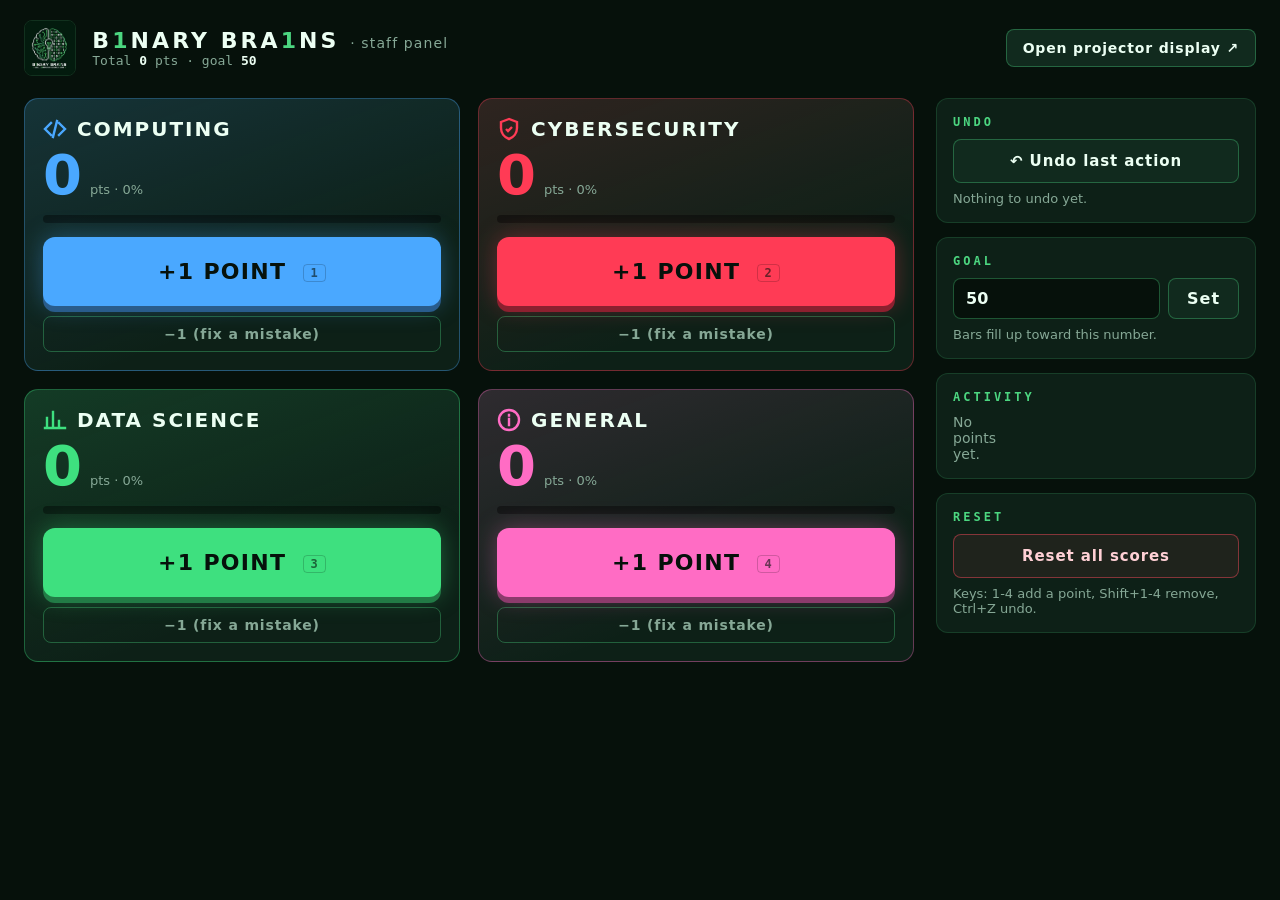
==== control.html @ 65fe4f38 "Offline booth leaderboard with projector display, staff panel, and Byte mascot" ====
<!doctype html>
<html lang="en">
<head>
  <meta charset="utf-8">
  <meta name="viewport" content="width=device-width, initial-scale=1">
  <title>Staff Control Panel</title>
  <link rel="stylesheet" href="css/base.css">
  <link rel="stylesheet" href="css/control.css">
</head>
<body class="control">
  <header class="bar">
    <img class="logo" src="assets/logo.jpg" alt="">
    <div>
      <h1 class="brand-title">B<span class="one">1</span>NARY BRA<span class="one">1</span>NS <span class="muted">&middot; staff panel</span></h1>
      <p class="muted mono small">Total <b id="total">0</b> pts &middot; goal <b id="goal-label">50</b></p>
    </div>
    <a class="btn link" href="display.html" target="_blank">Open projector display &#8599;</a>
  </header>

  <main>
    <section class="teams" id="teams"></section>

    <section class="tools">
      <div class="card">
        <h2 class="mono">Undo</h2>
        <button class="btn wide" id="undo">&#8630; Undo last action</button>
        <p class="muted small" id="undo-hint">Nothing to undo yet.</p>
      </div>

      <div class="card">
        <h2 class="mono">Goal</h2>
        <form id="goal-form" class="row">
          <input id="goal" type="number" min="1" step="1" inputmode="numeric" aria-label="Goal points">
          <button class="btn" type="submit">Set</button>
        </form>
        <p class="muted small">Bars fill up toward this number.</p>
      </div>

      <div class="card">
        <h2 class="mono">Activity</h2>
        <ul id="log" class="log"></ul>
      </div>

      <div class="card danger-zone">
        <h2 class="mono">Reset</h2>
        <button class="btn wide danger" id="reset">Reset all scores</button>
        <p class="muted small">Keys: 1-4 add a point, Shift+1-4 remove, Ctrl+Z undo.</p>
      </div>
    </section>
  </main>

  <div class="toast" id="toast"></div>

  <script src="js/store.js"></script>
  <script src="js/control.js"></script>
</body>
</html>
---- css/base.css ----
/* Shared look, pulled from the Binary Brains logo: near-black green, bright green, white.
   Only system fonts so nothing needs the internet. */
:root {
  --bg: #06110b;
  --bg-2: #0a1a12;
  --panel: #0d2017;
  --panel-2: #112a1e;
  --line: rgba(76, 214, 128, .16);
  --line-strong: rgba(76, 214, 128, .35);
  --green: #4cd680;
  --green-dim: #2c8f52;
  --text: #ecfff3;
  --muted: #86a896;
  --danger: #ff4d5e;
  --font-display: "Bahnschrift", "DIN Alternate", "Segoe UI", system-ui, sans-serif;
  --font-mono: "Cascadia Mono", "Consolas", "SF Mono", ui-monospace, monospace;
}

* { box-sizing: border-box; margin: 0; padding: 0; }

html, body { background: var(--bg); color: var(--text); }

body {
  font-family: var(--font-display);
  -webkit-font-smoothing: antialiased;
}

.muted { color: var(--muted); }
.mono { font-family: var(--font-mono); }

.brand-title {
  font-family: var(--font-display);
  font-weight: 700;
  letter-spacing: .14em;
  text-transform: uppercase;
}
.brand-title .one { color: var(--green); }

.btn {
  font: inherit;
  font-weight: 600;
  letter-spacing: .06em;
  color: var(--text);
  background: var(--panel-2);
  border: 1px solid var(--line-strong);
  border-radius: 8px;
  cursor: pointer;
  transition: transform .12s ease, background .15s ease, border-color .15s ease;
}
.btn:hover { background: #163626; border-color: var(--green); }
.btn:active { transform: scale(.96); }
.btn:focus-visible { outline: 2px solid var(--green); outline-offset: 2px; }
---- css/control.css ----
/* Staff panel: big, hard-to-miss buttons for a busy booth. */
.control { min-height: 100vh; padding: 20px 24px 32px; }
.small { font-size: 13px; }
.small b { color: var(--text); }

.bar { display: flex; align-items: center; gap: 16px; margin-bottom: 22px; flex-wrap: wrap; }
.bar .logo { height: 56px; border-radius: 8px; border: 1px solid var(--line); }
.bar h1 { font-size: 22px; }
.bar h1 .muted { font-size: 14px; letter-spacing: .08em; text-transform: none; font-weight: 500; }
.bar > div { flex: 1; min-width: 200px; }
.link { padding: 10px 16px; text-decoration: none; font-size: 14px; }

main { display: grid; grid-template-columns: 1fr 320px; gap: 22px; align-items: start; }

.teams { display: grid; grid-template-columns: repeat(2, 1fr); gap: 18px; }

.team {
  --c: #fff;
  position: relative;
  padding: 18px;
  border-radius: 14px;
  border: 1px solid color-mix(in srgb, var(--c) 35%, transparent);
  background: linear-gradient(160deg, color-mix(in srgb, var(--c) 14%, transparent), transparent 70%), var(--panel);
  overflow: hidden;
}
.team.flash { animation: card-flash .5s ease-out; }
.team-head { display: flex; align-items: center; gap: 10px; }
.team-head .icon { width: 24px; height: 24px; color: var(--c); }
.team-head .icon svg { width: 100%; height: 100%; display: block; }
.team-head h2 { font-size: 20px; letter-spacing: .1em; text-transform: uppercase; flex: 1; }
.team-head .rank { font-family: var(--font-mono); font-size: 13px; color: var(--muted); }
.team-head .rank.first { color: #ffd84a; }

.team-score { display: flex; align-items: baseline; gap: 8px; margin: 6px 0 12px; }
.team-score .num { font-size: 56px; font-weight: 700; color: var(--c); font-variant-numeric: tabular-nums; line-height: 1; }
.team-score .num.pop { animation: pop .4s cubic-bezier(.3, 1.8, .5, 1); }
.team-score .muted { font-size: 13px; }

.mini-track { height: 8px; border-radius: 4px; background: rgba(0, 0, 0, .4); overflow: hidden; margin-bottom: 14px; }
.mini-fill { height: 100%; width: 0; background: var(--c); box-shadow: 0 0 10px var(--c); transition: width .6s cubic-bezier(.22, 1.35, .36, 1); }

.plus-btn {
  width: 100%;
  padding: 22px 12px;
  font-size: 22px;
  color: #06110b;
  background: var(--c);
  border: none;
  border-radius: 12px;
  box-shadow: 0 6px 0 color-mix(in srgb, var(--c) 55%, black), 0 0 24px color-mix(in srgb, var(--c) 35%, transparent);
  position: relative;
  overflow: hidden;
}
.plus-btn:hover { background: color-mix(in srgb, var(--c) 88%, white); }
.plus-btn:active { transform: translateY(4px); box-shadow: 0 2px 0 color-mix(in srgb, var(--c) 55%, black); }
.plus-btn .ripple {
  position: absolute; border-radius: 50%;
  width: 20px; height: 20px; margin: -10px 0 0 -10px;
  background: rgba(255, 255, 255, .7);
  animation: ripple .6s ease-out forwards;
  pointer-events: none;
}
.minus-btn { margin-top: 10px; width: 100%; padding: 9px; font-size: 14px; color: var(--muted); background: transparent; }
.plus-btn kbd { font-family: var(--font-mono); font-size: 12px; vertical-align: middle; margin-left: 8px; padding: 1px 6px; border-radius: 4px; border: 1px solid rgba(0, 0, 0, .3); opacity: .6; }

.tools { display: flex; flex-direction: column; gap: 14px; }
.card { padding: 16px; border-radius: 12px; border: 1px solid var(--line); background: var(--panel); }
.card h2 { font-size: 12px; letter-spacing: .25em; text-transform: uppercase; color: var(--green); margin-bottom: 10px; font-weight: 600; }
.card .small { margin-top: 8px; }
.wide { width: 100%; padding: 12px; font-size: 15px; }
.row { display: flex; gap: 8px; }
.row .btn { padding: 0 18px; }
input[type=number] {
  flex: 1; min-width: 0;
  font: 600 16px var(--font-display);
  color: var(--text);
  background: var(--bg);
  border: 1px solid var(--line-strong);
  border-radius: 8px;
  padding: 10px 12px;
}
input:focus-visible { outline: 2px solid var(--green); outline-offset: 1px; }

.log { list-style: none; max-height: 260px; overflow: auto; display: flex; flex-direction: column; gap: 6px; font-size: 14px; }
.log li { display: grid; grid-template-columns: 10px 1fr auto; gap: 8px; align-items: center; }
.log .dot { width: 8px; height: 8px; border-radius: 2px; background: var(--c); }
.log time { font-family: var(--font-mono); font-size: 12px; color: var(--muted); }

.danger { color: #ffd0d5; border-color: rgba(255, 77, 94, .45); background: rgba(255, 77, 94, .08); }
.danger:hover { background: rgba(255, 77, 94, .18); border-color: var(--danger); }

.toast {
  position: fixed; left: 50%; bottom: 24px;
  transform: translate(-50%, 20px);
  padding: 10px 18px; border-radius: 10px;
  background: var(--text); color: #06110b; font-weight: 600;
  opacity: 0; pointer-events: none;
  transition: opacity .2s, transform .2s;
}
.toast.show { opacity: 1; transform: translate(-50%, 0); }

@keyframes pop { 35% { transform: scale(1.2); } }
@keyframes ripple { to { transform: scale(18); opacity: 0; } }
@keyframes card-flash { 0% { box-shadow: 0 0 0 3px var(--c), 0 0 40px var(--c); } 100% { box-shadow: none; } }

@media (max-width: 900px) {
  main { grid-template-columns: 1fr; }
}
@media (max-width: 560px) {
  .control { padding: 16px; }
  .teams { grid-template-columns: 1fr; }
}
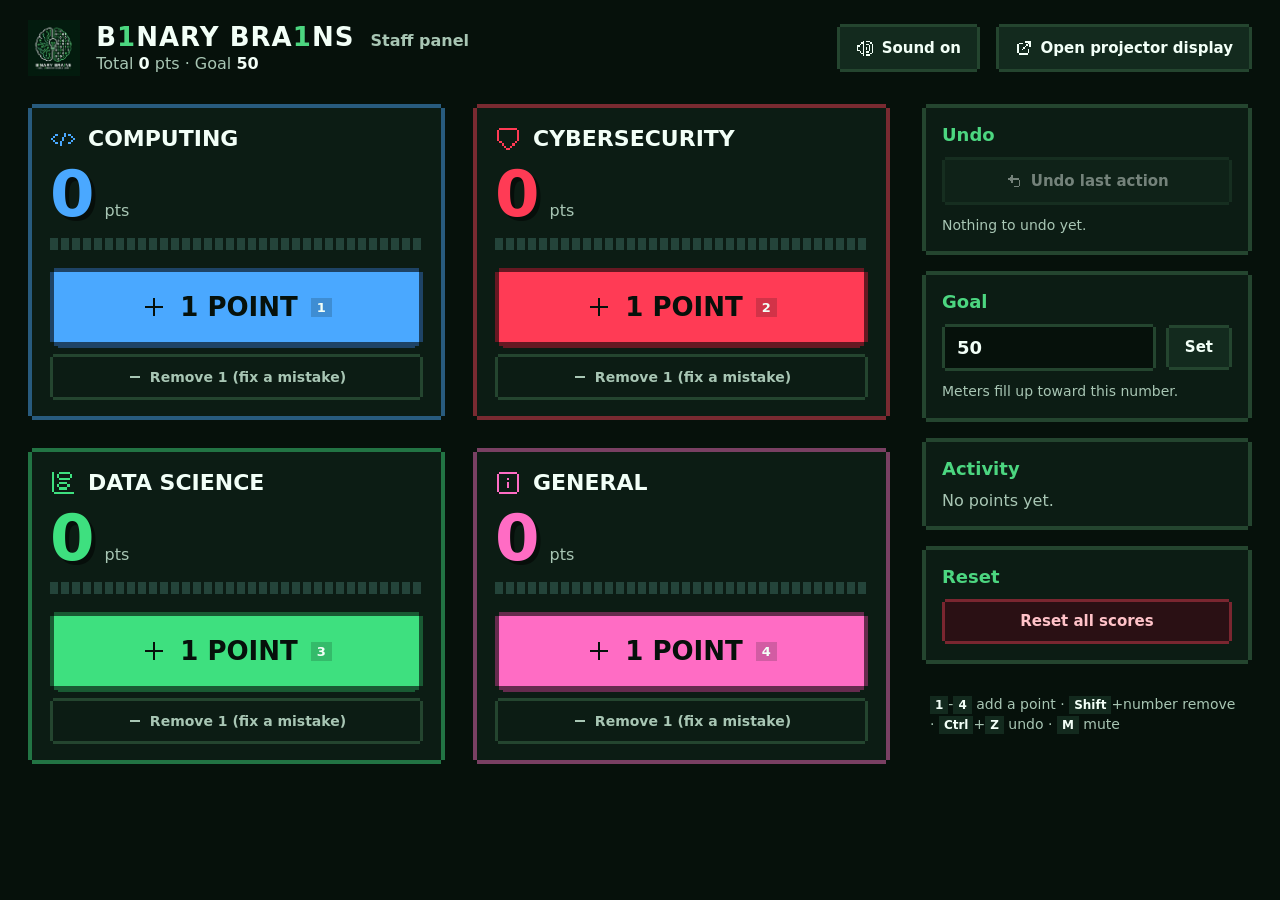
==== commit 7ad661ed: "Arcade redesign with pixel font, pixel icons, and chiptune sound effects" ====
--- a/control.html
+++ b/control.html
@@ -10,48 +10,60 @@
 <body class="control">
   <header class="bar">
     <img class="logo" src="assets/logo.jpg" alt="">
-    <div>
-      <h1 class="brand-title">B<span class="one">1</span>NARY BRA<span class="one">1</span>NS <span class="muted">&middot; staff panel</span></h1>
-      <p class="muted mono small">Total <b id="total">0</b> pts &middot; goal <b id="goal-label">50</b></p>
+    <div class="bar-title">
+      <h1 class="brand-title">B<span class="one">1</span>nary Bra<span class="one">1</span>ns <span class="role">Staff panel</span></h1>
+      <p class="pixel muted">Total <b id="total">0</b> pts &middot; Goal <b id="goal-label">50</b></p>
     </div>
-    <a class="btn link" href="display.html" target="_blank">Open projector display &#8599;</a>
+    <button class="btn" id="sound" type="button"><span class="icon-svg" id="sound-icon"></span><span id="sound-label">Sound on</span></button>
+    <a class="btn" href="display.html" target="_blank"><span class="icon-svg" data-icon="external"></span>Open projector display</a>
   </header>
 
   <main>
-    <section class="teams" id="teams"></section>
+    <section class="teams" id="teams" aria-label="Booths"></section>
 
     <section class="tools">
-      <div class="card">
-        <h2 class="mono">Undo</h2>
-        <button class="btn wide" id="undo">&#8630; Undo last action</button>
-        <p class="muted small" id="undo-hint">Nothing to undo yet.</p>
+      <div class="tool px-border">
+        <h2 class="pixel">Undo</h2>
+        <button class="btn wide" id="undo" type="button"><span class="icon-svg" data-icon="undo"></span>Undo last action</button>
+        <p class="hint" id="undo-hint">Nothing to undo yet.</p>
       </div>
 
-      <div class="card">
-        <h2 class="mono">Goal</h2>
+      <div class="tool px-border">
+        <h2 class="pixel"><label for="goal">Goal</label></h2>
         <form id="goal-form" class="row">
-          <input id="goal" type="number" min="1" step="1" inputmode="numeric" aria-label="Goal points">
+          <input id="goal" type="number" min="1" step="1" inputmode="numeric">
           <button class="btn" type="submit">Set</button>
         </form>
-        <p class="muted small">Bars fill up toward this number.</p>
+        <p class="hint">Meters fill up toward this number.</p>
       </div>
 
-      <div class="card">
-        <h2 class="mono">Activity</h2>
+      <div class="tool px-border">
+        <h2 class="pixel">Activity</h2>
         <ul id="log" class="log"></ul>
       </div>
 
-      <div class="card danger-zone">
-        <h2 class="mono">Reset</h2>
-        <button class="btn wide danger" id="reset">Reset all scores</button>
-        <p class="muted small">Keys: 1-4 add a point, Shift+1-4 remove, Ctrl+Z undo.</p>
+      <div class="tool px-border">
+        <h2 class="pixel">Reset</h2>
+        <button class="btn wide danger" id="reset" type="button">Reset all scores</button>
+        <form class="confirm" id="reset-form" hidden>
+          <label class="hint" for="reset-text">This wipes every score and the activity log. Type <b>RESET</b> to confirm.</label>
+          <input id="reset-text" type="text" autocomplete="off" spellcheck="false">
+          <div class="row">
+            <button class="btn danger" type="submit" id="reset-confirm" disabled>Confirm reset</button>
+            <button class="btn" type="button" id="reset-cancel">Cancel</button>
+          </div>
+        </form>
       </div>
+
+      <p class="keys hint"><kbd>1</kbd>-<kbd>4</kbd> add a point &middot; <kbd>Shift</kbd>+number remove &middot; <kbd>Ctrl</kbd>+<kbd>Z</kbd> undo &middot; <kbd>M</kbd> mute</p>
     </section>
   </main>
 
-  <div class="toast" id="toast"></div>
+  <div class="toast px-border pixel" id="toast" role="status"></div>
 
+  <script src="js/icons.js"></script>
   <script src="js/store.js"></script>
+  <script src="js/sound.js"></script>
   <script src="js/control.js"></script>
 </body>
 </html>
--- a/css/base.css
+++ b/css/base.css
@@ -1,19 +1,24 @@
-/* Shared look, pulled from the Binary Brains logo: near-black green, bright green, white.
-   Only system fonts so nothing needs the internet. */
+/* Shared arcade look, grounded in the Binary Brains logo: near-black green, bright green, white.
+   Fonts are local files or system fonts, so nothing needs the internet. */
+@font-face { font-family: "Pixelify Sans"; src: url("../assets/fonts/pixelify-sans-400.woff2") format("woff2"); font-weight: 400; font-display: block; }
+@font-face { font-family: "Pixelify Sans"; src: url("../assets/fonts/pixelify-sans-600.woff2") format("woff2"); font-weight: 600; font-display: block; }
+@font-face { font-family: "Pixelify Sans"; src: url("../assets/fonts/pixelify-sans-700.woff2") format("woff2"); font-weight: 700; font-display: block; }
+
 :root {
   --bg: #06110b;
-  --bg-2: #0a1a12;
-  --panel: #0d2017;
-  --panel-2: #112a1e;
-  --line: rgba(76, 214, 128, .16);
-  --line-strong: rgba(76, 214, 128, .35);
+  --panel: #0c1c14;
+  --panel-2: #132a1e;
+  --slot: #24443a;          /* unlit meter blocks, input wells */
+  --line: #24452f;          /* hard 1-step borders */
   --green: #4cd680;
-  --green-dim: #2c8f52;
-  --text: #ecfff3;
-  --muted: #86a896;
+  --text: #f2fff7;
+  --muted: #a8c6b4;         /* ~10:1 on --bg, stays readable on a projector */
+  --ink: #06110b;           /* dark text on bright fills */
   --danger: #ff4d5e;
-  --font-display: "Bahnschrift", "DIN Alternate", "Segoe UI", system-ui, sans-serif;
-  --font-mono: "Cascadia Mono", "Consolas", "SF Mono", ui-monospace, monospace;
+  --font-pixel: "Pixelify Sans", "Bahnschrift", system-ui, sans-serif;
+  --font-ui: "Bahnschrift", "Segoe UI", system-ui, sans-serif;
+  --font-mono: "Cascadia Mono", "Consolas", ui-monospace, monospace;
+  --ease-out: cubic-bezier(.16, 1, .3, 1);
 }
 
 * { box-sizing: border-box; margin: 0; padding: 0; }
@@ -21,32 +26,49 @@
 html, body { background: var(--bg); color: var(--text); }
 
 body {
-  font-family: var(--font-display);
+  font-family: var(--font-ui);
   -webkit-font-smoothing: antialiased;
 }
 
 .muted { color: var(--muted); }
-.mono { font-family: var(--font-mono); }
+.pixel { font-family: var(--font-pixel); }
 
 .brand-title {
-  font-family: var(--font-display);
+  font-family: var(--font-pixel);
   font-weight: 700;
-  letter-spacing: .14em;
+  letter-spacing: .04em;
   text-transform: uppercase;
 }
 .brand-title .one { color: var(--green); }
 
+/* Pixel border: four hard shadows leave the corners notched, like an 8-bit sprite. */
+.px-border {
+  --b: 4px;
+  --bc: var(--line);
+  box-shadow: 0 calc(var(--b) * -1) 0 0 var(--bc), 0 var(--b) 0 0 var(--bc),
+              calc(var(--b) * -1) 0 0 0 var(--bc), var(--b) 0 0 0 var(--bc);
+}
+
+.icon-svg { display: inline-block; width: 1em; height: 1em; flex: none; }
+.icon-svg svg { display: block; width: 100%; height: 100%; }
+
 .btn {
-  font: inherit;
-  font-weight: 600;
-  letter-spacing: .06em;
+  --b: 3px;
+  --bc: var(--line);
+  display: inline-flex; align-items: center; justify-content: center; gap: .5em;
+  font: 600 15px/1 var(--font-pixel);
   color: var(--text);
   background: var(--panel-2);
-  border: 1px solid var(--line-strong);
-  border-radius: 8px;
+  border: none;
+  margin: var(--b);
+  padding: 12px 16px;
   cursor: pointer;
-  transition: transform .12s ease, background .15s ease, border-color .15s ease;
+  text-decoration: none;
+  box-shadow: 0 calc(var(--b) * -1) 0 0 var(--bc), 0 var(--b) 0 0 var(--bc),
+              calc(var(--b) * -1) 0 0 0 var(--bc), var(--b) 0 0 0 var(--bc);
+  transition: background .15s var(--ease-out), transform .08s;
 }
-.btn:hover { background: #163626; border-color: var(--green); }
-.btn:active { transform: scale(.96); }
-.btn:focus-visible { outline: 2px solid var(--green); outline-offset: 2px; }
+.btn:hover { background: #1c3a2a; --bc: var(--green); }
+.btn:active { transform: translateY(2px); }
+.btn:focus-visible { outline: 3px solid var(--text); outline-offset: 5px; }
+.btn:disabled { opacity: .45; cursor: not-allowed; transform: none; }
--- a/css/control.css
+++ b/css/control.css
@@ -1,112 +1,135 @@
-/* Staff panel: big, hard-to-miss buttons for a busy booth. */
-.control { min-height: 100vh; padding: 20px 24px 32px; }
-.small { font-size: 13px; }
-.small b { color: var(--text); }
+/* Staff panel: same arcade language as the projector, tuned for fast, safe clicking. */
+.control { min-height: 100vh; padding: 20px 28px 36px; }
+.control .px-border { --b: 4px; }
 
-.bar { display: flex; align-items: center; gap: 16px; margin-bottom: 22px; flex-wrap: wrap; }
-.bar .logo { height: 56px; border-radius: 8px; border: 1px solid var(--line); }
-.bar h1 { font-size: 22px; }
-.bar h1 .muted { font-size: 14px; letter-spacing: .08em; text-transform: none; font-weight: 500; }
-.bar > div { flex: 1; min-width: 200px; }
-.link { padding: 10px 16px; text-decoration: none; font-size: 14px; }
+.bar { display: flex; align-items: center; gap: 16px; margin-bottom: 28px; flex-wrap: wrap; }
+.bar .logo { height: 56px; }
+.bar-title { flex: 1; min-width: 220px; }
+.bar h1 { font-size: 26px; line-height: 1.1; }
+.bar .role { font-size: 16px; color: var(--muted); text-transform: none; letter-spacing: 0; margin-left: 6px; }
+.bar p { font-size: 16px; margin-top: 2px; }
+.bar p b { color: var(--text); }
+.bar .btn .icon-svg { width: 18px; height: 18px; }
+#sound.off { --bc: var(--danger); color: #ffc2c8; }
 
-main { display: grid; grid-template-columns: 1fr 320px; gap: 22px; align-items: start; }
+main { display: grid; grid-template-columns: 1fr 330px; gap: 32px; align-items: start; }
 
-.teams { display: grid; grid-template-columns: repeat(2, 1fr); gap: 18px; }
+/* ---------- booth cards ---------- */
+.teams { display: grid; grid-template-columns: repeat(2, 1fr); gap: 28px; }
 
 .team {
   --c: #fff;
-  position: relative;
-  padding: 18px;
-  border-radius: 14px;
-  border: 1px solid color-mix(in srgb, var(--c) 35%, transparent);
-  background: linear-gradient(160deg, color-mix(in srgb, var(--c) 14%, transparent), transparent 70%), var(--panel);
-  overflow: hidden;
+  --bc: color-mix(in srgb, var(--c) 45%, var(--panel));
+  margin: 4px;
+  padding: 18px 18px 16px;
+  background: var(--panel);
 }
-.team.flash { animation: card-flash .5s ease-out; }
-.team-head { display: flex; align-items: center; gap: 10px; }
-.team-head .icon { width: 24px; height: 24px; color: var(--c); }
-.team-head .icon svg { width: 100%; height: 100%; display: block; }
-.team-head h2 { font-size: 20px; letter-spacing: .1em; text-transform: uppercase; flex: 1; }
-.team-head .rank { font-family: var(--font-mono); font-size: 13px; color: var(--muted); }
-.team-head .rank.first { color: #ffd84a; }
+.team.flash { animation: card-flash .4s steps(1); }
 
-.team-score { display: flex; align-items: baseline; gap: 8px; margin: 6px 0 12px; }
-.team-score .num { font-size: 56px; font-weight: 700; color: var(--c); font-variant-numeric: tabular-nums; line-height: 1; }
-.team-score .num.pop { animation: pop .4s cubic-bezier(.3, 1.8, .5, 1); }
-.team-score .muted { font-size: 13px; }
+.team-head { display: flex; align-items: center; gap: 12px; }
+.team-head .icon-svg { width: 26px; height: 26px; color: var(--c); }
+.team-head h2 { flex: 1; font: 700 22px/1.1 var(--font-pixel); text-transform: uppercase; }
+.rank-tile { min-width: 46px; padding: 5px 6px; text-align: center; font: 700 16px/1 var(--font-pixel); background: var(--c); color: var(--ink); }
+.rank-tile:empty { display: none; }
 
-.mini-track { height: 8px; border-radius: 4px; background: rgba(0, 0, 0, .4); overflow: hidden; margin-bottom: 14px; }
-.mini-fill { height: 100%; width: 0; background: var(--c); box-shadow: 0 0 10px var(--c); transition: width .6s cubic-bezier(.22, 1.35, .36, 1); }
+.team-score { display: flex; align-items: baseline; gap: 10px; margin: 10px 0 12px; font-family: var(--font-pixel); }
+.team-score .num { font-size: 64px; font-weight: 700; line-height: 1; color: var(--c); font-variant-numeric: tabular-nums; text-shadow: 4px 4px 0 rgba(0, 0, 0, .5); }
+.team-score .num.pop { animation: num-pop .35s var(--ease-out); }
+.team-score .muted { font-size: 16px; }
+
+.mini-meter { height: 12px; margin-bottom: 18px; background: repeating-linear-gradient(90deg, var(--slot) 0 8px, transparent 8px 11px); }
+.mini-fill { height: 100%; width: 0; background: repeating-linear-gradient(90deg, var(--c) 0 8px, transparent 8px 11px); transition: width .35s steps(6); }
 
 .plus-btn {
-  width: 100%;
+  --bc: color-mix(in srgb, var(--c) 40%, black);
+  width: calc(100% - 8px);
+  margin: 4px 4px 12px;
   padding: 22px 12px;
-  font-size: 22px;
-  color: #06110b;
+  font-size: 26px; font-weight: 700;
+  color: var(--ink);
   background: var(--c);
-  border: none;
-  border-radius: 12px;
-  box-shadow: 0 6px 0 color-mix(in srgb, var(--c) 55%, black), 0 0 24px color-mix(in srgb, var(--c) 35%, transparent);
-  position: relative;
-  overflow: hidden;
+  box-shadow: 0 -4px 0 0 var(--bc), 0 4px 0 0 var(--bc), -4px 0 0 0 var(--bc), 4px 0 0 0 var(--bc), 0 10px 0 -4px var(--bc);
+  position: relative; overflow: hidden;
 }
-.plus-btn:hover { background: color-mix(in srgb, var(--c) 88%, white); }
-.plus-btn:active { transform: translateY(4px); box-shadow: 0 2px 0 color-mix(in srgb, var(--c) 55%, black); }
-.plus-btn .ripple {
-  position: absolute; border-radius: 50%;
-  width: 20px; height: 20px; margin: -10px 0 0 -10px;
-  background: rgba(255, 255, 255, .7);
-  animation: ripple .6s ease-out forwards;
-  pointer-events: none;
+.plus-btn:hover { background: color-mix(in srgb, var(--c) 85%, white); --bc: color-mix(in srgb, var(--c) 40%, black); }
+.plus-btn:active { transform: translateY(5px); box-shadow: 0 -4px 0 0 var(--bc), 0 4px 0 0 var(--bc), -4px 0 0 0 var(--bc), 4px 0 0 0 var(--bc); }
+.plus-btn .icon-svg { width: 26px; height: 26px; }
+.plus-btn kbd { font: 600 13px/1 var(--font-pixel); padding: 3px 6px; background: rgba(6, 17, 11, .18); }
+.plus-btn .burst {
+  position: absolute; inset: 0; background: #fff; opacity: 0; pointer-events: none;
+  animation: press-flash .25s steps(2);
 }
-.minus-btn { margin-top: 10px; width: 100%; padding: 9px; font-size: 14px; color: var(--muted); background: transparent; }
-.plus-btn kbd { font-family: var(--font-mono); font-size: 12px; vertical-align: middle; margin-left: 8px; padding: 1px 6px; border-radius: 4px; border: 1px solid rgba(0, 0, 0, .3); opacity: .6; }
 
-.tools { display: flex; flex-direction: column; gap: 14px; }
-.card { padding: 16px; border-radius: 12px; border: 1px solid var(--line); background: var(--panel); }
-.card h2 { font-size: 12px; letter-spacing: .25em; text-transform: uppercase; color: var(--green); margin-bottom: 10px; font-weight: 600; }
-.card .small { margin-top: 8px; }
-.wide { width: 100%; padding: 12px; font-size: 15px; }
-.row { display: flex; gap: 8px; }
-.row .btn { padding: 0 18px; }
-input[type=number] {
-  flex: 1; min-width: 0;
-  font: 600 16px var(--font-display);
+.minus-btn { width: calc(100% - 6px); font-size: 14px; color: var(--muted); background: transparent; }
+.minus-btn .icon-svg { width: 16px; height: 16px; }
+
+/* ---------- tools ---------- */
+.tools { display: flex; flex-direction: column; gap: 24px; padding: 4px; }
+.tool { padding: 16px; background: var(--panel); }
+.tool h2 { font-size: 18px; color: var(--green); margin-bottom: 12px; }
+.tool .btn .icon-svg { width: 18px; height: 18px; }
+.hint { font-size: 14px; line-height: 1.45; color: var(--muted); margin-top: 10px; }
+.hint b { color: var(--text); }
+.wide { width: calc(100% - 6px); }
+.row { display: flex; gap: 10px; align-items: center; }
+.row input { flex: 1; }
+
+input[type=number], input[type=text] {
+  min-width: 0;
+  font: 600 18px var(--font-pixel);
   color: var(--text);
   background: var(--bg);
-  border: 1px solid var(--line-strong);
-  border-radius: 8px;
+  border: none;
+  margin: 3px;
   padding: 10px 12px;
+  box-shadow: 0 -3px 0 0 var(--line), 0 3px 0 0 var(--line), -3px 0 0 0 var(--line), 3px 0 0 0 var(--line);
 }
-input:focus-visible { outline: 2px solid var(--green); outline-offset: 1px; }
+input:focus-visible { outline: none; box-shadow: 0 -3px 0 0 var(--green), 0 3px 0 0 var(--green), -3px 0 0 0 var(--green), 3px 0 0 0 var(--green); }
 
-.log { list-style: none; max-height: 260px; overflow: auto; display: flex; flex-direction: column; gap: 6px; font-size: 14px; }
-.log li { display: grid; grid-template-columns: 10px 1fr auto; gap: 8px; align-items: center; }
-.log .dot { width: 8px; height: 8px; border-radius: 2px; background: var(--c); }
-.log time { font-family: var(--font-mono); font-size: 12px; color: var(--muted); }
+.log { list-style: none; max-height: 260px; overflow: auto; display: flex; flex-direction: column; gap: 8px; font: 400 16px var(--font-pixel); }
+.log li { display: grid; grid-template-columns: 10px 1fr auto; gap: 10px; align-items: center; }
+.log .dot { width: 10px; height: 10px; background: var(--c); }
+.log time { font-size: 14px; color: var(--muted); }
+.log .empty { color: var(--muted); display: block; }
 
-.danger { color: #ffd0d5; border-color: rgba(255, 77, 94, .45); background: rgba(255, 77, 94, .08); }
-.danger:hover { background: rgba(255, 77, 94, .18); border-color: var(--danger); }
+.danger { --bc: #7a2630; color: #ffc2c8; background: #2a1014; }
+.danger:hover { --bc: var(--danger); background: #3a141a; }
+.confirm { display: flex; flex-direction: column; gap: 10px; }
+.confirm[hidden], .btn[hidden] { display: none; }
+.confirm input { width: calc(100% - 6px); }
+.confirm .hint { margin-top: 0; }
+
+.keys { padding: 0 4px; }
+kbd { font: 600 12px/1 var(--font-pixel); color: var(--text); padding: 2px 5px; background: var(--panel-2); }
 
 .toast {
-  position: fixed; left: 50%; bottom: 24px;
-  transform: translate(-50%, 20px);
-  padding: 10px 18px; border-radius: 10px;
-  background: var(--text); color: #06110b; font-weight: 600;
+  --bc: var(--text);
+  position: fixed; left: 50%; bottom: 28px;
+  transform: translate(-50%, 16px);
+  padding: 12px 20px;
+  font-size: 18px; font-weight: 700;
+  background: var(--text); color: var(--ink);
   opacity: 0; pointer-events: none;
-  transition: opacity .2s, transform .2s;
+  transition: opacity .2s var(--ease-out), transform .2s var(--ease-out);
 }
 .toast.show { opacity: 1; transform: translate(-50%, 0); }
 
-@keyframes pop { 35% { transform: scale(1.2); } }
-@keyframes ripple { to { transform: scale(18); opacity: 0; } }
-@keyframes card-flash { 0% { box-shadow: 0 0 0 3px var(--c), 0 0 40px var(--c); } 100% { box-shadow: none; } }
+@keyframes num-pop { 0% { transform: translateY(-8px); } 100% { transform: none; } }
+@keyframes press-flash { 0% { opacity: .6; } 100% { opacity: 0; } }
+@keyframes card-flash {
+  0%, 50% { box-shadow: 0 -4px 0 0 #fff, 0 4px 0 0 #fff, -4px 0 0 0 #fff, 4px 0 0 0 #fff; }
+  25%, 75%, 100% { box-shadow: 0 -4px 0 0 var(--c), 0 4px 0 0 var(--c), -4px 0 0 0 var(--c), 4px 0 0 0 var(--c); }
+}
 
-@media (max-width: 900px) {
+@media (max-width: 980px) {
   main { grid-template-columns: 1fr; }
 }
-@media (max-width: 560px) {
+@media (max-width: 600px) {
   .control { padding: 16px; }
   .teams { grid-template-columns: 1fr; }
+  .bar .btn { flex: 1; }
 }
+@media (prefers-reduced-motion: reduce) {
+  .team.flash, .team-score .num.pop, .plus-btn .burst { animation: none; }
+  .mini-fill, .toast { transition: none; }
+}
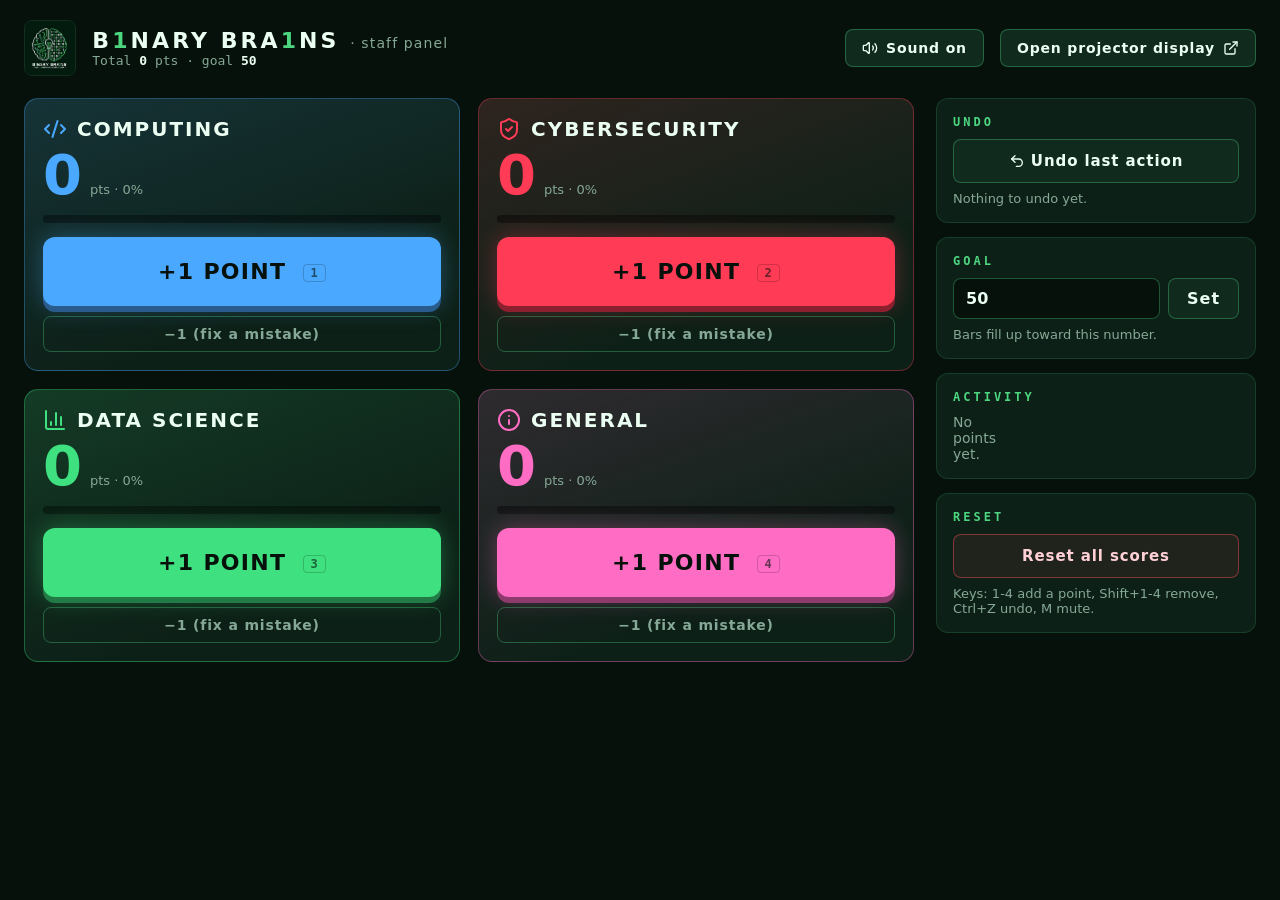
==== commit 7e29a4c0: "Return to the terminal design, keep sounds, add design comparison screenshots" ====
--- a/control.html
+++ b/control.html
@@ -10,56 +10,55 @@
 <body class="control">
   <header class="bar">
     <img class="logo" src="assets/logo.jpg" alt="">
-    <div class="bar-title">
-      <h1 class="brand-title">B<span class="one">1</span>nary Bra<span class="one">1</span>ns <span class="role">Staff panel</span></h1>
-      <p class="pixel muted">Total <b id="total">0</b> pts &middot; Goal <b id="goal-label">50</b></p>
+    <div>
+      <h1 class="brand-title">B<span class="one">1</span>NARY BRA<span class="one">1</span>NS <span class="muted">&middot; staff panel</span></h1>
+      <p class="muted mono small">Total <b id="total">0</b> pts &middot; goal <b id="goal-label">50</b></p>
     </div>
-    <button class="btn" id="sound" type="button"><span class="icon-svg" id="sound-icon"></span><span id="sound-label">Sound on</span></button>
-    <a class="btn" href="display.html" target="_blank"><span class="icon-svg" data-icon="external"></span>Open projector display</a>
+    <button class="btn link" id="sound" type="button"><span class="icon-svg" id="sound-icon"></span><span id="sound-label">Sound on</span></button>
+    <a class="btn link" href="display.html" target="_blank">Open projector display <span class="icon-svg" data-icon="external"></span></a>
   </header>
 
   <main>
-    <section class="teams" id="teams" aria-label="Booths"></section>
+    <section class="teams" id="teams"></section>
 
     <section class="tools">
-      <div class="tool px-border">
-        <h2 class="pixel">Undo</h2>
-        <button class="btn wide" id="undo" type="button"><span class="icon-svg" data-icon="undo"></span>Undo last action</button>
-        <p class="hint" id="undo-hint">Nothing to undo yet.</p>
+      <div class="card">
+        <h2 class="mono">Undo</h2>
+        <button class="btn wide" id="undo" type="button"><span class="icon-svg" data-icon="undo"></span> Undo last action</button>
+        <p class="muted small" id="undo-hint">Nothing to undo yet.</p>
       </div>
 
-      <div class="tool px-border">
-        <h2 class="pixel"><label for="goal">Goal</label></h2>
+      <div class="card">
+        <h2 class="mono">Goal</h2>
         <form id="goal-form" class="row">
-          <input id="goal" type="number" min="1" step="1" inputmode="numeric">
+          <input id="goal" type="number" min="1" step="1" inputmode="numeric" aria-label="Goal points">
           <button class="btn" type="submit">Set</button>
         </form>
-        <p class="hint">Meters fill up toward this number.</p>
+        <p class="muted small">Bars fill up toward this number.</p>
       </div>
 
-      <div class="tool px-border">
-        <h2 class="pixel">Activity</h2>
+      <div class="card">
+        <h2 class="mono">Activity</h2>
         <ul id="log" class="log"></ul>
       </div>
 
-      <div class="tool px-border">
-        <h2 class="pixel">Reset</h2>
+      <div class="card danger-zone">
+        <h2 class="mono">Reset</h2>
         <button class="btn wide danger" id="reset" type="button">Reset all scores</button>
         <form class="confirm" id="reset-form" hidden>
-          <label class="hint" for="reset-text">This wipes every score and the activity log. Type <b>RESET</b> to confirm.</label>
+          <label class="muted small" for="reset-text">This wipes every score and the activity log. Type <b>RESET</b> to confirm.</label>
           <input id="reset-text" type="text" autocomplete="off" spellcheck="false">
           <div class="row">
             <button class="btn danger" type="submit" id="reset-confirm" disabled>Confirm reset</button>
             <button class="btn" type="button" id="reset-cancel">Cancel</button>
           </div>
         </form>
+        <p class="muted small">Keys: 1-4 add a point, Shift+1-4 remove, Ctrl+Z undo, M mute.</p>
       </div>
-
-      <p class="keys hint"><kbd>1</kbd>-<kbd>4</kbd> add a point &middot; <kbd>Shift</kbd>+number remove &middot; <kbd>Ctrl</kbd>+<kbd>Z</kbd> undo &middot; <kbd>M</kbd> mute</p>
     </section>
   </main>
 
-  <div class="toast px-border pixel" id="toast" role="status"></div>
+  <div class="toast" id="toast"></div>
 
   <script src="js/icons.js"></script>
   <script src="js/store.js"></script>
--- a/css/base.css
+++ b/css/base.css
@@ -1,24 +1,19 @@
-/* Shared arcade look, grounded in the Binary Brains logo: near-black green, bright green, white.
-   Fonts are local files or system fonts, so nothing needs the internet. */
-@font-face { font-family: "Pixelify Sans"; src: url("../assets/fonts/pixelify-sans-400.woff2") format("woff2"); font-weight: 400; font-display: block; }
-@font-face { font-family: "Pixelify Sans"; src: url("../assets/fonts/pixelify-sans-600.woff2") format("woff2"); font-weight: 600; font-display: block; }
-@font-face { font-family: "Pixelify Sans"; src: url("../assets/fonts/pixelify-sans-700.woff2") format("woff2"); font-weight: 700; font-display: block; }
-
+/* Shared look, pulled from the Binary Brains logo: near-black green, bright green, white.
+   Only system fonts so nothing needs the internet. */
 :root {
   --bg: #06110b;
-  --panel: #0c1c14;
-  --panel-2: #132a1e;
-  --slot: #24443a;          /* unlit meter blocks, input wells */
-  --line: #24452f;          /* hard 1-step borders */
+  --bg-2: #0a1a12;
+  --panel: #0d2017;
+  --panel-2: #112a1e;
+  --line: rgba(76, 214, 128, .16);
+  --line-strong: rgba(76, 214, 128, .35);
   --green: #4cd680;
-  --text: #f2fff7;
-  --muted: #a8c6b4;         /* ~10:1 on --bg, stays readable on a projector */
-  --ink: #06110b;           /* dark text on bright fills */
+  --green-dim: #2c8f52;
+  --text: #ecfff3;
+  --muted: #86a896;
   --danger: #ff4d5e;
-  --font-pixel: "Pixelify Sans", "Bahnschrift", system-ui, sans-serif;
-  --font-ui: "Bahnschrift", "Segoe UI", system-ui, sans-serif;
-  --font-mono: "Cascadia Mono", "Consolas", ui-monospace, monospace;
-  --ease-out: cubic-bezier(.16, 1, .3, 1);
+  --font-display: "Bahnschrift", "DIN Alternate", "Segoe UI", system-ui, sans-serif;
+  --font-mono: "Cascadia Mono", "Consolas", "SF Mono", ui-monospace, monospace;
 }
 
 * { box-sizing: border-box; margin: 0; padding: 0; }
@@ -26,49 +21,35 @@
 html, body { background: var(--bg); color: var(--text); }
 
 body {
-  font-family: var(--font-ui);
+  font-family: var(--font-display);
   -webkit-font-smoothing: antialiased;
 }
 
 .muted { color: var(--muted); }
-.pixel { font-family: var(--font-pixel); }
+.mono { font-family: var(--font-mono); }
+
+.icon-svg { display: inline-block; width: 1em; height: 1em; flex: none; }
+.icon-svg svg { display: block; width: 100%; height: 100%; }
 
 .brand-title {
-  font-family: var(--font-pixel);
+  font-family: var(--font-display);
   font-weight: 700;
-  letter-spacing: .04em;
+  letter-spacing: .14em;
   text-transform: uppercase;
 }
 .brand-title .one { color: var(--green); }
 
-/* Pixel border: four hard shadows leave the corners notched, like an 8-bit sprite. */
-.px-border {
-  --b: 4px;
-  --bc: var(--line);
-  box-shadow: 0 calc(var(--b) * -1) 0 0 var(--bc), 0 var(--b) 0 0 var(--bc),
-              calc(var(--b) * -1) 0 0 0 var(--bc), var(--b) 0 0 0 var(--bc);
-}
-
-.icon-svg { display: inline-block; width: 1em; height: 1em; flex: none; }
-.icon-svg svg { display: block; width: 100%; height: 100%; }
-
 .btn {
-  --b: 3px;
-  --bc: var(--line);
-  display: inline-flex; align-items: center; justify-content: center; gap: .5em;
-  font: 600 15px/1 var(--font-pixel);
+  font: inherit;
+  font-weight: 600;
+  letter-spacing: .06em;
   color: var(--text);
   background: var(--panel-2);
-  border: none;
-  margin: var(--b);
-  padding: 12px 16px;
+  border: 1px solid var(--line-strong);
+  border-radius: 8px;
   cursor: pointer;
-  text-decoration: none;
-  box-shadow: 0 calc(var(--b) * -1) 0 0 var(--bc), 0 var(--b) 0 0 var(--bc),
-              calc(var(--b) * -1) 0 0 0 var(--bc), var(--b) 0 0 0 var(--bc);
-  transition: background .15s var(--ease-out), transform .08s;
+  transition: transform .12s ease, background .15s ease, border-color .15s ease;
 }
-.btn:hover { background: #1c3a2a; --bc: var(--green); }
-.btn:active { transform: translateY(2px); }
-.btn:focus-visible { outline: 3px solid var(--text); outline-offset: 5px; }
-.btn:disabled { opacity: .45; cursor: not-allowed; transform: none; }
+.btn:hover { background: #163626; border-color: var(--green); }
+.btn:active { transform: scale(.96); }
+.btn:focus-visible { outline: 2px solid var(--green); outline-offset: 2px; }
--- a/css/control.css
+++ b/css/control.css
@@ -1,135 +1,120 @@
-/* Staff panel: same arcade language as the projector, tuned for fast, safe clicking. */
-.control { min-height: 100vh; padding: 20px 28px 36px; }
-.control .px-border { --b: 4px; }
+/* Staff panel: big, hard-to-miss buttons for a busy booth. */
+.control { min-height: 100vh; padding: 20px 24px 32px; }
+.small { font-size: 13px; }
+.small b { color: var(--text); }
 
-.bar { display: flex; align-items: center; gap: 16px; margin-bottom: 28px; flex-wrap: wrap; }
-.bar .logo { height: 56px; }
-.bar-title { flex: 1; min-width: 220px; }
-.bar h1 { font-size: 26px; line-height: 1.1; }
-.bar .role { font-size: 16px; color: var(--muted); text-transform: none; letter-spacing: 0; margin-left: 6px; }
-.bar p { font-size: 16px; margin-top: 2px; }
-.bar p b { color: var(--text); }
-.bar .btn .icon-svg { width: 18px; height: 18px; }
-#sound.off { --bc: var(--danger); color: #ffc2c8; }
+.bar { display: flex; align-items: center; gap: 16px; margin-bottom: 22px; flex-wrap: wrap; }
+.bar .logo { height: 56px; border-radius: 8px; border: 1px solid var(--line); }
+.bar h1 { font-size: 22px; }
+.bar h1 .muted { font-size: 14px; letter-spacing: .08em; text-transform: none; font-weight: 500; }
+.bar > div { flex: 1; min-width: 200px; }
+.link { display: inline-flex; align-items: center; gap: 8px; padding: 10px 16px; text-decoration: none; font-size: 14px; }
+.btn .icon-svg { width: 16px; height: 16px; vertical-align: -3px; }
+#sound.off { color: #ffd0d5; border-color: rgba(255, 77, 94, .45); }
 
-main { display: grid; grid-template-columns: 1fr 330px; gap: 32px; align-items: start; }
+main { display: grid; grid-template-columns: 1fr 320px; gap: 22px; align-items: start; }
 
-/* ---------- booth cards ---------- */
-.teams { display: grid; grid-template-columns: repeat(2, 1fr); gap: 28px; }
+.teams { display: grid; grid-template-columns: repeat(2, 1fr); gap: 18px; }
 
 .team {
   --c: #fff;
-  --bc: color-mix(in srgb, var(--c) 45%, var(--panel));
-  margin: 4px;
-  padding: 18px 18px 16px;
-  background: var(--panel);
+  position: relative;
+  padding: 18px;
+  border-radius: 14px;
+  border: 1px solid color-mix(in srgb, var(--c) 35%, transparent);
+  background: linear-gradient(160deg, color-mix(in srgb, var(--c) 14%, transparent), transparent 70%), var(--panel);
+  overflow: hidden;
 }
-.team.flash { animation: card-flash .4s steps(1); }
+.team.flash { animation: card-flash .5s ease-out; }
+.team-head { display: flex; align-items: center; gap: 10px; }
+.team-head .icon { width: 24px; height: 24px; color: var(--c); }
+.team-head .icon svg { width: 100%; height: 100%; display: block; }
+.team-head h2 { font-size: 20px; letter-spacing: .1em; text-transform: uppercase; flex: 1; }
+.team-head .rank { font-family: var(--font-mono); font-size: 13px; color: var(--muted); }
+.team-head .rank.first { color: #ffd84a; }
 
-.team-head { display: flex; align-items: center; gap: 12px; }
-.team-head .icon-svg { width: 26px; height: 26px; color: var(--c); }
-.team-head h2 { flex: 1; font: 700 22px/1.1 var(--font-pixel); text-transform: uppercase; }
-.rank-tile { min-width: 46px; padding: 5px 6px; text-align: center; font: 700 16px/1 var(--font-pixel); background: var(--c); color: var(--ink); }
-.rank-tile:empty { display: none; }
+.team-score { display: flex; align-items: baseline; gap: 8px; margin: 6px 0 12px; }
+.team-score .num { font-size: 56px; font-weight: 700; color: var(--c); font-variant-numeric: tabular-nums; line-height: 1; }
+.team-score .num.pop { animation: pop .4s cubic-bezier(.3, 1.8, .5, 1); }
+.team-score .muted { font-size: 13px; }
 
-.team-score { display: flex; align-items: baseline; gap: 10px; margin: 10px 0 12px; font-family: var(--font-pixel); }
-.team-score .num { font-size: 64px; font-weight: 700; line-height: 1; color: var(--c); font-variant-numeric: tabular-nums; text-shadow: 4px 4px 0 rgba(0, 0, 0, .5); }
-.team-score .num.pop { animation: num-pop .35s var(--ease-out); }
-.team-score .muted { font-size: 16px; }
-
-.mini-meter { height: 12px; margin-bottom: 18px; background: repeating-linear-gradient(90deg, var(--slot) 0 8px, transparent 8px 11px); }
-.mini-fill { height: 100%; width: 0; background: repeating-linear-gradient(90deg, var(--c) 0 8px, transparent 8px 11px); transition: width .35s steps(6); }
+.mini-track { height: 8px; border-radius: 4px; background: rgba(0, 0, 0, .4); overflow: hidden; margin-bottom: 14px; }
+.mini-fill { height: 100%; width: 0; background: var(--c); box-shadow: 0 0 10px var(--c); transition: width .6s cubic-bezier(.22, 1.35, .36, 1); }
 
 .plus-btn {
-  --bc: color-mix(in srgb, var(--c) 40%, black);
-  width: calc(100% - 8px);
-  margin: 4px 4px 12px;
+  width: 100%;
   padding: 22px 12px;
-  font-size: 26px; font-weight: 700;
-  color: var(--ink);
+  font-size: 22px;
+  color: #06110b;
   background: var(--c);
-  box-shadow: 0 -4px 0 0 var(--bc), 0 4px 0 0 var(--bc), -4px 0 0 0 var(--bc), 4px 0 0 0 var(--bc), 0 10px 0 -4px var(--bc);
-  position: relative; overflow: hidden;
+  border: none;
+  border-radius: 12px;
+  box-shadow: 0 6px 0 color-mix(in srgb, var(--c) 55%, black), 0 0 24px color-mix(in srgb, var(--c) 35%, transparent);
+  position: relative;
+  overflow: hidden;
 }
-.plus-btn:hover { background: color-mix(in srgb, var(--c) 85%, white); --bc: color-mix(in srgb, var(--c) 40%, black); }
-.plus-btn:active { transform: translateY(5px); box-shadow: 0 -4px 0 0 var(--bc), 0 4px 0 0 var(--bc), -4px 0 0 0 var(--bc), 4px 0 0 0 var(--bc); }
-.plus-btn .icon-svg { width: 26px; height: 26px; }
-.plus-btn kbd { font: 600 13px/1 var(--font-pixel); padding: 3px 6px; background: rgba(6, 17, 11, .18); }
-.plus-btn .burst {
-  position: absolute; inset: 0; background: #fff; opacity: 0; pointer-events: none;
-  animation: press-flash .25s steps(2);
+.plus-btn:hover { background: color-mix(in srgb, var(--c) 88%, white); }
+.plus-btn:active { transform: translateY(4px); box-shadow: 0 2px 0 color-mix(in srgb, var(--c) 55%, black); }
+.plus-btn .ripple {
+  position: absolute; border-radius: 50%;
+  width: 20px; height: 20px; margin: -10px 0 0 -10px;
+  background: rgba(255, 255, 255, .7);
+  animation: ripple .6s ease-out forwards;
+  pointer-events: none;
 }
+.minus-btn { margin-top: 10px; width: 100%; padding: 9px; font-size: 14px; color: var(--muted); background: transparent; }
+.plus-btn kbd { font-family: var(--font-mono); font-size: 12px; vertical-align: middle; margin-left: 8px; padding: 1px 6px; border-radius: 4px; border: 1px solid rgba(0, 0, 0, .3); opacity: .6; }
 
-.minus-btn { width: calc(100% - 6px); font-size: 14px; color: var(--muted); background: transparent; }
-.minus-btn .icon-svg { width: 16px; height: 16px; }
-
-/* ---------- tools ---------- */
-.tools { display: flex; flex-direction: column; gap: 24px; padding: 4px; }
-.tool { padding: 16px; background: var(--panel); }
-.tool h2 { font-size: 18px; color: var(--green); margin-bottom: 12px; }
-.tool .btn .icon-svg { width: 18px; height: 18px; }
-.hint { font-size: 14px; line-height: 1.45; color: var(--muted); margin-top: 10px; }
-.hint b { color: var(--text); }
-.wide { width: calc(100% - 6px); }
-.row { display: flex; gap: 10px; align-items: center; }
-.row input { flex: 1; }
-
+.tools { display: flex; flex-direction: column; gap: 14px; }
+.card { padding: 16px; border-radius: 12px; border: 1px solid var(--line); background: var(--panel); }
+.card h2 { font-size: 12px; letter-spacing: .25em; text-transform: uppercase; color: var(--green); margin-bottom: 10px; font-weight: 600; }
+.card .small { margin-top: 8px; }
+.wide { width: 100%; padding: 12px; font-size: 15px; }
+.row { display: flex; gap: 8px; }
+.row .btn { padding: 0 18px; }
 input[type=number], input[type=text] {
-  min-width: 0;
-  font: 600 18px var(--font-pixel);
+  flex: 1; min-width: 0;
+  font: 600 16px var(--font-display);
   color: var(--text);
   background: var(--bg);
-  border: none;
-  margin: 3px;
+  border: 1px solid var(--line-strong);
+  border-radius: 8px;
   padding: 10px 12px;
-  box-shadow: 0 -3px 0 0 var(--line), 0 3px 0 0 var(--line), -3px 0 0 0 var(--line), 3px 0 0 0 var(--line);
 }
-input:focus-visible { outline: none; box-shadow: 0 -3px 0 0 var(--green), 0 3px 0 0 var(--green), -3px 0 0 0 var(--green), 3px 0 0 0 var(--green); }
+input:focus-visible { outline: 2px solid var(--green); outline-offset: 1px; }
 
-.log { list-style: none; max-height: 260px; overflow: auto; display: flex; flex-direction: column; gap: 8px; font: 400 16px var(--font-pixel); }
-.log li { display: grid; grid-template-columns: 10px 1fr auto; gap: 10px; align-items: center; }
-.log .dot { width: 10px; height: 10px; background: var(--c); }
-.log time { font-size: 14px; color: var(--muted); }
-.log .empty { color: var(--muted); display: block; }
+.log { list-style: none; max-height: 260px; overflow: auto; display: flex; flex-direction: column; gap: 6px; font-size: 14px; }
+.log li { display: grid; grid-template-columns: 10px 1fr auto; gap: 8px; align-items: center; }
+.log .dot { width: 8px; height: 8px; border-radius: 2px; background: var(--c); }
+.log time { font-family: var(--font-mono); font-size: 12px; color: var(--muted); }
 
-.danger { --bc: #7a2630; color: #ffc2c8; background: #2a1014; }
-.danger:hover { --bc: var(--danger); background: #3a141a; }
-.confirm { display: flex; flex-direction: column; gap: 10px; }
-.confirm[hidden], .btn[hidden] { display: none; }
-.confirm input { width: calc(100% - 6px); }
-.confirm .hint { margin-top: 0; }
-
-.keys { padding: 0 4px; }
-kbd { font: 600 12px/1 var(--font-pixel); color: var(--text); padding: 2px 5px; background: var(--panel-2); }
+.danger { color: #ffd0d5; border-color: rgba(255, 77, 94, .45); background: rgba(255, 77, 94, .08); }
+.danger:hover { background: rgba(255, 77, 94, .18); border-color: var(--danger); }
 
 .toast {
-  --bc: var(--text);
-  position: fixed; left: 50%; bottom: 28px;
-  transform: translate(-50%, 16px);
-  padding: 12px 20px;
-  font-size: 18px; font-weight: 700;
-  background: var(--text); color: var(--ink);
+  position: fixed; left: 50%; bottom: 24px;
+  transform: translate(-50%, 20px);
+  padding: 10px 18px; border-radius: 10px;
+  background: var(--text); color: #06110b; font-weight: 600;
   opacity: 0; pointer-events: none;
-  transition: opacity .2s var(--ease-out), transform .2s var(--ease-out);
+  transition: opacity .2s, transform .2s;
 }
 .toast.show { opacity: 1; transform: translate(-50%, 0); }
 
-@keyframes num-pop { 0% { transform: translateY(-8px); } 100% { transform: none; } }
-@keyframes press-flash { 0% { opacity: .6; } 100% { opacity: 0; } }
-@keyframes card-flash {
-  0%, 50% { box-shadow: 0 -4px 0 0 #fff, 0 4px 0 0 #fff, -4px 0 0 0 #fff, 4px 0 0 0 #fff; }
-  25%, 75%, 100% { box-shadow: 0 -4px 0 0 var(--c), 0 4px 0 0 var(--c), -4px 0 0 0 var(--c), 4px 0 0 0 var(--c); }
-}
+.confirm { display: flex; flex-direction: column; gap: 10px; }
+.confirm[hidden], .btn[hidden] { display: none; }
+.confirm .small { margin-top: 0; }
+.confirm .small b { color: var(--text); }
+.confirm .row .btn { padding: 10px 14px; }
 
-@media (max-width: 980px) {
+@keyframes pop { 35% { transform: scale(1.2); } }
+@keyframes ripple { to { transform: scale(18); opacity: 0; } }
+@keyframes card-flash { 0% { box-shadow: 0 0 0 3px var(--c), 0 0 40px var(--c); } 100% { box-shadow: none; } }
+
+@media (max-width: 900px) {
   main { grid-template-columns: 1fr; }
 }
-@media (max-width: 600px) {
+@media (max-width: 560px) {
   .control { padding: 16px; }
   .teams { grid-template-columns: 1fr; }
-  .bar .btn { flex: 1; }
 }
-@media (prefers-reduced-motion: reduce) {
-  .team.flash, .team-score .num.pop, .plus-btn .burst { animation: none; }
-  .mini-fill, .toast { transition: none; }
-}
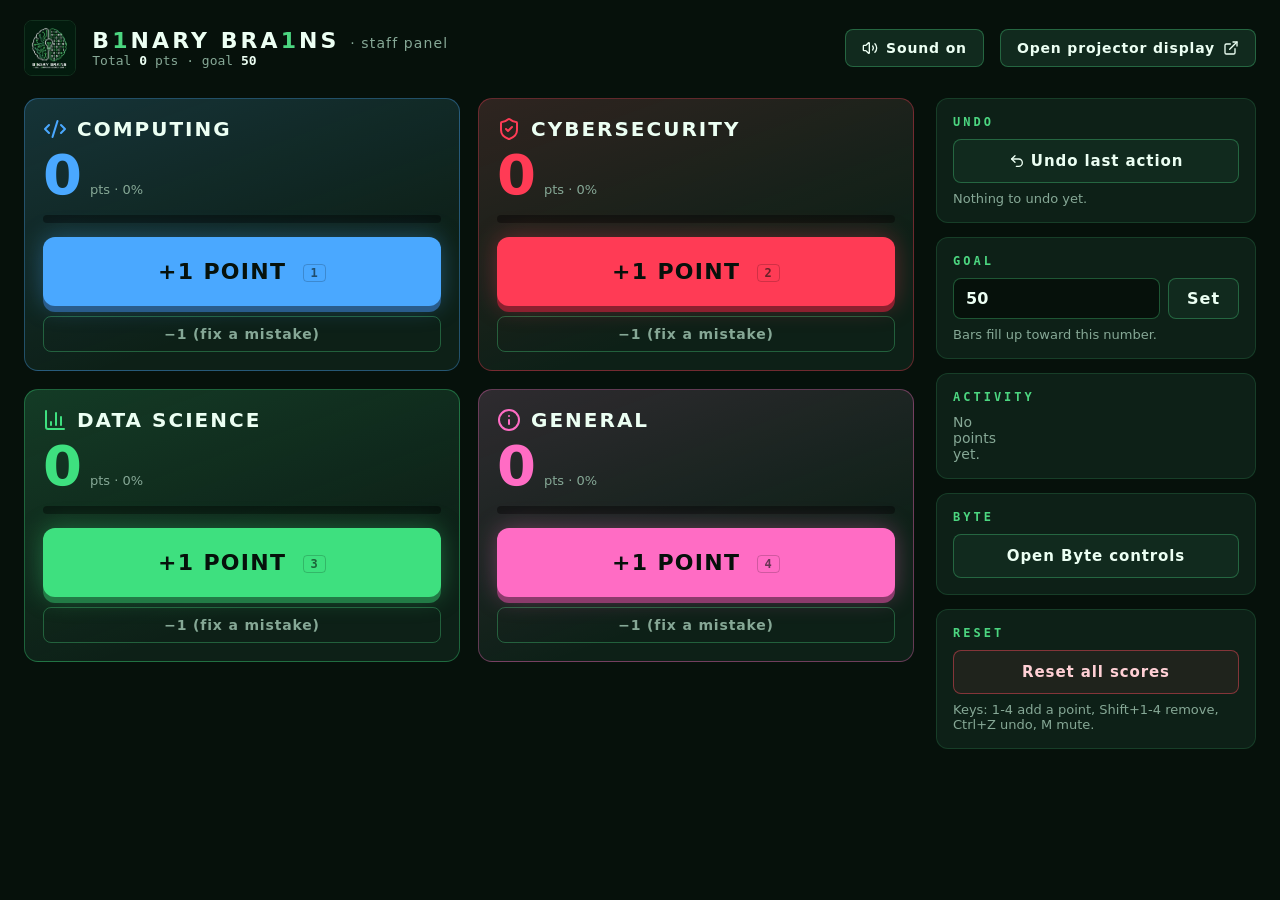
==== commit fef9a0ae: "Add password-locked Byte controls to the staff panel - Staff panel: "Open Byte controls" asks for a " ====
--- a/control.html
+++ b/control.html
@@ -42,6 +42,33 @@
         <ul id="log" class="log"></ul>
       </div>
 
+      <div class="card byte-card">
+        <h2 class="mono">Byte</h2>
+        <button class="btn wide" id="byte-open" type="button" aria-expanded="false" aria-controls="byte-panel">Open Byte controls</button>
+        <form class="confirm" id="byte-lock" autocomplete="off" hidden>
+          <label class="muted small" for="byte-pass">Type the password to control Byte on the projector.</label>
+          <input id="byte-pass" type="password" spellcheck="false">
+          <div class="row">
+            <button class="btn" type="submit">Unlock</button>
+            <button class="btn" type="button" id="byte-lock-cancel">Cancel</button>
+          </div>
+          <p class="muted small" id="byte-lock-msg" role="status"></p>
+        </form>
+        <div class="byte-panel" id="byte-panel" hidden>
+          <byte-mascot class="byte-preview" id="byte-preview"></byte-mascot>
+          <h3 class="mono">Mode</h3>
+          <div class="byte-grid" id="byte-modes"></div>
+          <h3 class="mono">React</h3>
+          <div class="byte-grid" id="byte-reactions"></div>
+          <h3 class="mono">Say</h3>
+          <form class="row" id="byte-say" autocomplete="off">
+            <input id="byte-text" type="text" maxlength="80" placeholder="What should Byte say?" aria-label="What Byte says">
+            <button class="btn" type="submit">Say</button>
+          </form>
+          <label class="byte-auto"><input type="checkbox" id="byte-auto"><span><b>Auto</b> Byte runs his own routine on the projector</span></label>
+        </div>
+      </div>
+
       <div class="card danger-zone">
         <h2 class="mono">Reset</h2>
         <button class="btn wide danger" id="reset" type="button">Reset all scores</button>
@@ -63,6 +90,8 @@
   <script src="js/icons.js"></script>
   <script src="js/store.js"></script>
   <script src="js/sound.js"></script>
+  <script src="byte/byte-mascot.js"></script>
+  <script src="js/byte-link.js"></script>
   <script src="js/control.js"></script>
 </body>
 </html>
--- a/css/control.css
+++ b/css/control.css
@@ -72,7 +72,7 @@
 .wide { width: 100%; padding: 12px; font-size: 15px; }
 .row { display: flex; gap: 8px; }
 .row .btn { padding: 0 18px; }
-input[type=number], input[type=text] {
+input[type=number], input[type=text], input[type=password] {
   flex: 1; min-width: 0;
   font: 600 16px var(--font-display);
   color: var(--text);
@@ -107,6 +107,18 @@
 .confirm .small b { color: var(--text); }
 .confirm .row .btn { padding: 10px 14px; }
 
+/* Byte controls: locked until the password is typed */
+.byte-panel { display: flex; flex-direction: column; gap: 8px; margin-top: 12px; }
+.byte-panel[hidden] { display: none; }
+.byte-preview { display: block; width: 130px; margin: 0 auto 4px; }
+.byte-panel h3 { font-size: 11px; letter-spacing: .2em; text-transform: uppercase; color: var(--muted); font-weight: 600; margin-top: 6px; }
+.byte-grid { display: grid; grid-template-columns: repeat(2, 1fr); gap: 6px; }
+.byte-grid .btn { padding: 9px 6px; font-size: 13px; text-transform: capitalize; }
+.byte-panel .row .btn { padding: 0 16px; }
+.byte-auto { display: flex; gap: 10px; align-items: flex-start; margin-top: 6px; font-size: 14px; color: var(--muted); cursor: pointer; }
+.byte-auto input { width: 18px; height: 18px; margin-top: 1px; accent-color: var(--green); flex: none; cursor: pointer; }
+.byte-auto b { color: var(--text); margin-right: 4px; }
+
 @keyframes pop { 35% { transform: scale(1.2); } }
 @keyframes ripple { to { transform: scale(18); opacity: 0; } }
 @keyframes card-flash { 0% { box-shadow: 0 0 0 3px var(--c), 0 0 40px var(--c); } 100% { box-shadow: none; } }
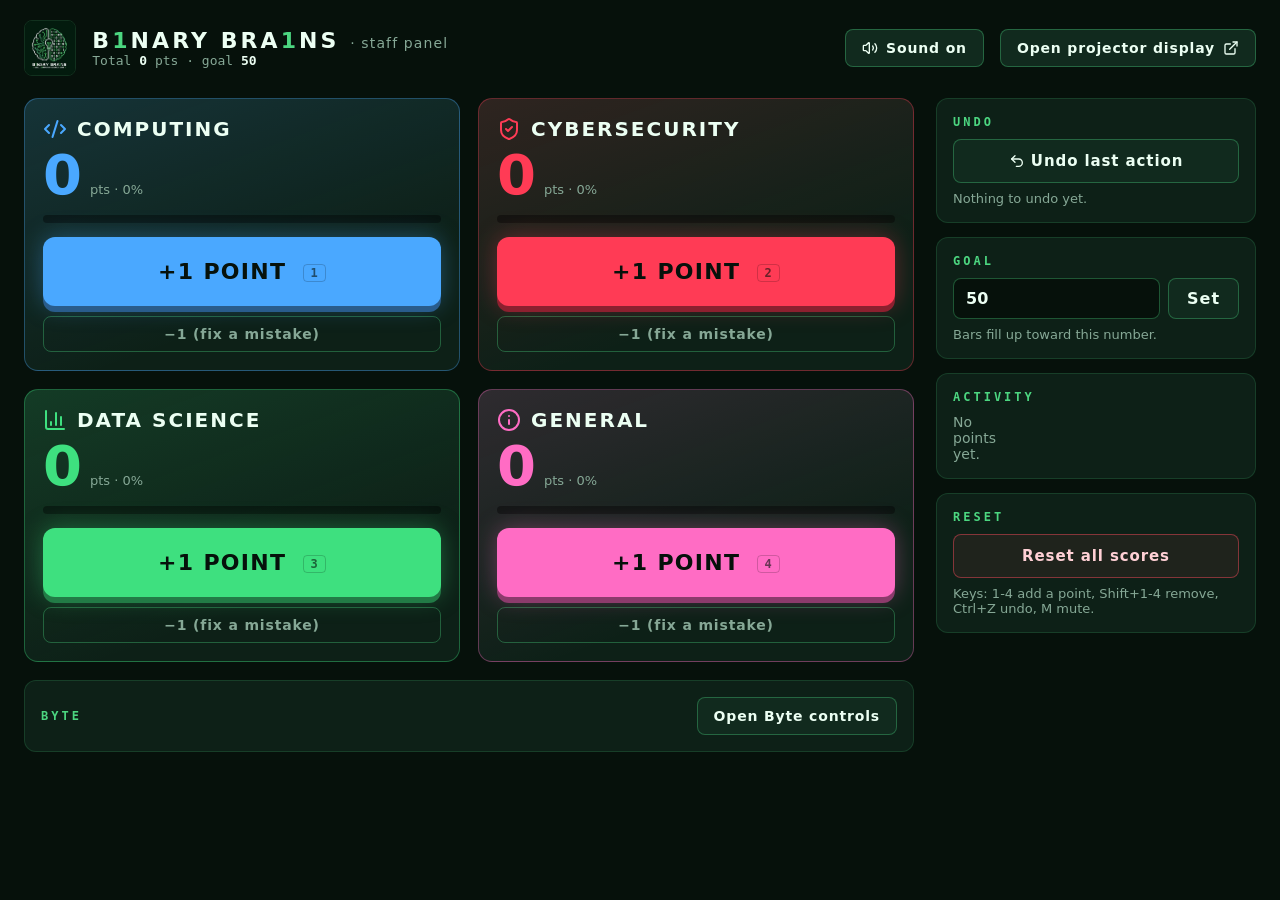
==== commit d75850cf: "Move Byte controls under the booth cards and lock only Say - The Byte section is now a toggle in the" ====
--- a/control.html
+++ b/control.html
@@ -19,7 +19,39 @@
   </header>
 
   <main>
-    <section class="teams" id="teams"></section>
+    <div class="main-col">
+      <section class="teams" id="teams"></section>
+
+      <section class="card byte-card" aria-label="Byte controls">
+        <div class="byte-head">
+          <h2 class="mono">Byte</h2>
+          <button class="btn" id="byte-open" type="button" aria-expanded="false" aria-controls="byte-panel">Open Byte controls</button>
+        </div>
+        <div class="byte-panel" id="byte-panel" hidden>
+          <byte-mascot class="byte-preview" id="byte-preview"></byte-mascot>
+          <div class="byte-controls">
+            <h3 class="mono">Mode</h3>
+            <div class="byte-grid" id="byte-modes"></div>
+            <h3 class="mono">React</h3>
+            <div class="byte-grid" id="byte-reactions"></div>
+            <label class="byte-auto"><input type="checkbox" id="byte-auto"><span><b>Auto</b> Byte runs his own routine on the projector</span></label>
+            <h3 class="mono">Say</h3>
+            <form class="confirm" id="byte-lock" autocomplete="off">
+              <label class="muted small" for="byte-pass">Type the password to make Byte talk.</label>
+              <div class="row">
+                <input id="byte-pass" type="password" spellcheck="false">
+                <button class="btn" type="submit">Unlock</button>
+              </div>
+              <p class="muted small" id="byte-lock-msg" role="status"></p>
+            </form>
+            <form class="row" id="byte-say" autocomplete="off" hidden>
+              <input id="byte-text" type="text" maxlength="80" placeholder="What should Byte say?" aria-label="What Byte says">
+              <button class="btn" type="submit">Say</button>
+            </form>
+          </div>
+        </div>
+      </section>
+    </div>
 
     <section class="tools">
       <div class="card">
@@ -40,33 +72,6 @@
       <div class="card">
         <h2 class="mono">Activity</h2>
         <ul id="log" class="log"></ul>
-      </div>
-
-      <div class="card byte-card">
-        <h2 class="mono">Byte</h2>
-        <button class="btn wide" id="byte-open" type="button" aria-expanded="false" aria-controls="byte-panel">Open Byte controls</button>
-        <form class="confirm" id="byte-lock" autocomplete="off" hidden>
-          <label class="muted small" for="byte-pass">Type the password to control Byte on the projector.</label>
-          <input id="byte-pass" type="password" spellcheck="false">
-          <div class="row">
-            <button class="btn" type="submit">Unlock</button>
-            <button class="btn" type="button" id="byte-lock-cancel">Cancel</button>
-          </div>
-          <p class="muted small" id="byte-lock-msg" role="status"></p>
-        </form>
-        <div class="byte-panel" id="byte-panel" hidden>
-          <byte-mascot class="byte-preview" id="byte-preview"></byte-mascot>
-          <h3 class="mono">Mode</h3>
-          <div class="byte-grid" id="byte-modes"></div>
-          <h3 class="mono">React</h3>
-          <div class="byte-grid" id="byte-reactions"></div>
-          <h3 class="mono">Say</h3>
-          <form class="row" id="byte-say" autocomplete="off">
-            <input id="byte-text" type="text" maxlength="80" placeholder="What should Byte say?" aria-label="What Byte says">
-            <button class="btn" type="submit">Say</button>
-          </form>
-          <label class="byte-auto"><input type="checkbox" id="byte-auto"><span><b>Auto</b> Byte runs his own routine on the projector</span></label>
-        </div>
       </div>
 
       <div class="card danger-zone">
--- a/css/control.css
+++ b/css/control.css
@@ -102,19 +102,26 @@
 .toast.show { opacity: 1; transform: translate(-50%, 0); }
 
 .confirm { display: flex; flex-direction: column; gap: 10px; }
-.confirm[hidden], .btn[hidden] { display: none; }
+.confirm[hidden], .btn[hidden], .row[hidden] { display: none; }
 .confirm .small { margin-top: 0; }
 .confirm .small b { color: var(--text); }
 .confirm .row .btn { padding: 10px 14px; }
 
-/* Byte controls: locked until the password is typed */
-.byte-panel { display: flex; flex-direction: column; gap: 8px; margin-top: 12px; }
+/* Byte controls: a toggle under the booth cards; Say needs the password */
+.main-col { display: flex; flex-direction: column; gap: 18px; min-width: 0; }
+.byte-head { display: flex; align-items: center; justify-content: space-between; gap: 12px; }
+.byte-head h2 { margin-bottom: 0; }
+.byte-head .btn { padding: 10px 16px; font-size: 14px; }
+.byte-panel { display: flex; gap: 22px; align-items: flex-start; margin-top: 14px; }
 .byte-panel[hidden] { display: none; }
-.byte-preview { display: block; width: 130px; margin: 0 auto 4px; }
-.byte-panel h3 { font-size: 11px; letter-spacing: .2em; text-transform: uppercase; color: var(--muted); font-weight: 600; margin-top: 6px; }
-.byte-grid { display: grid; grid-template-columns: repeat(2, 1fr); gap: 6px; }
+.byte-preview { display: block; width: 150px; flex: none; }
+.byte-controls { flex: 1; min-width: 0; display: flex; flex-direction: column; gap: 8px; }
+.byte-controls h3 { font-size: 11px; letter-spacing: .2em; text-transform: uppercase; color: var(--muted); font-weight: 600; margin-top: 6px; }
+.byte-grid { display: grid; grid-template-columns: repeat(auto-fill, minmax(104px, 1fr)); gap: 6px; }
 .byte-grid .btn { padding: 9px 6px; font-size: 13px; text-transform: capitalize; }
-.byte-panel .row .btn { padding: 0 16px; }
+.byte-controls .confirm, .byte-controls .row { max-width: 460px; }
+.byte-controls .row .btn { padding: 0 16px; }
+.byte-controls .confirm .small:empty { display: none; }
 .byte-auto { display: flex; gap: 10px; align-items: flex-start; margin-top: 6px; font-size: 14px; color: var(--muted); cursor: pointer; }
 .byte-auto input { width: 18px; height: 18px; margin-top: 1px; accent-color: var(--green); flex: none; cursor: pointer; }
 .byte-auto b { color: var(--text); margin-right: 4px; }
@@ -129,4 +136,6 @@
 @media (max-width: 560px) {
   .control { padding: 16px; }
   .teams { grid-template-columns: 1fr; }
+  .byte-panel { flex-direction: column; align-items: center; }
+  .byte-controls { width: 100%; }
 }
